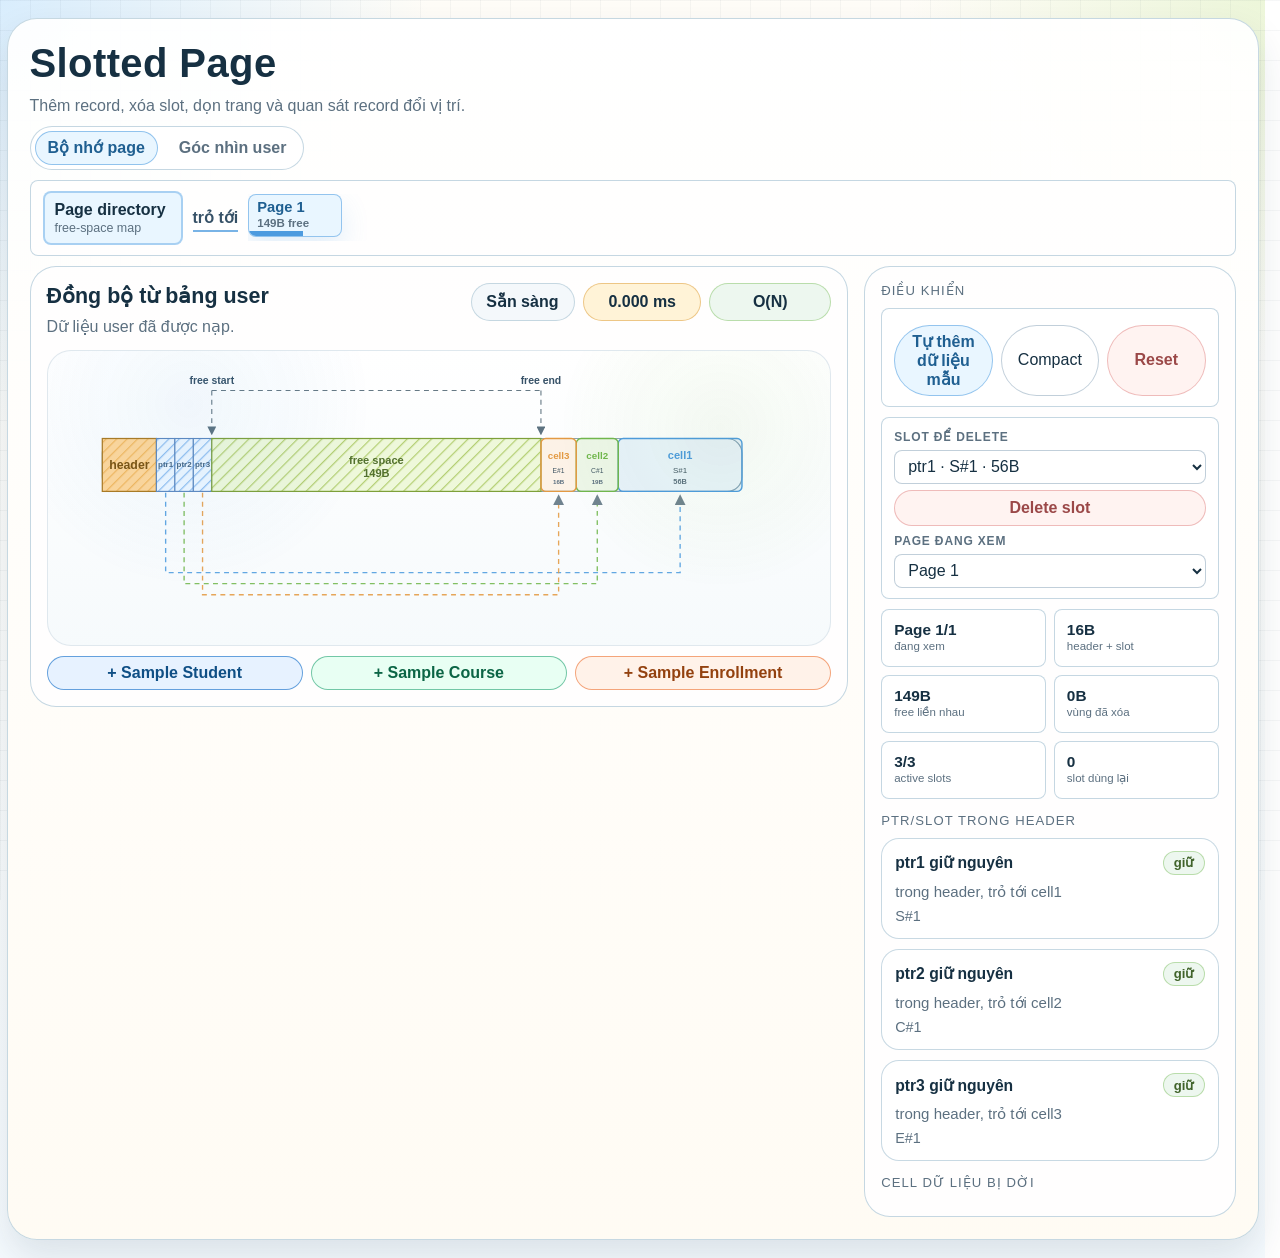
==== demo/web/index.html @ 5e1f8e27 "feat(visual): add new interactive demo" ====
<!DOCTYPE html>
<html lang="vi">
<head>
    <meta charset="UTF-8">
    <meta name="viewport" content="width=device-width, initial-scale=1.0">
    <title>Slotted Page</title>
    <link rel="stylesheet" href="./page_visual.css">
</head>
<body>
    <div id="app"></div>
    <script src="./page_visual.js"></script>
    <script>
        bootLivePageDemo();
    </script>
</body>
</html>
---- demo/web/page_visual.css ----
:root {
    color-scheme: light;
    --bg: #f6fbff;
    --panel: rgba(255, 255, 255, 0.94);
    --ink: #163042;
    --muted: #5c7080;
    --line: #bfd3df;
    --shadow: 0 18px 38px rgba(22, 48, 66, 0.12);
    --radius: 26px;
    --ease-out-soft: cubic-bezier(0.22, 1, 0.36, 1);
    --ease-spring: cubic-bezier(0.2, 0.9, 0.24, 1.14);
    --glow-blue: 0 12px 28px rgba(77, 155, 223, 0.16);
}

* {
    box-sizing: border-box;
}

body {
    margin: 0;
    min-height: 100vh;
    font-family: "Segoe UI Variable Text", "Trebuchet MS", sans-serif;
    color: var(--ink);
    background:
        radial-gradient(circle at top left, rgba(202, 231, 255, 0.72), transparent 24%),
        radial-gradient(circle at top right, rgba(223, 241, 195, 0.58), transparent 20%),
        linear-gradient(180deg, #fffdf8 0%, var(--bg) 100%);
}

html {
    scrollbar-gutter: stable;
}

body::before {
    content: "";
    position: fixed;
    inset: 0;
    background-image: linear-gradient(rgba(22, 48, 66, 0.04) 1px, transparent 1px),
        linear-gradient(90deg, rgba(22, 48, 66, 0.04) 1px, transparent 1px);
    background-size: 30px 30px;
    pointer-events: none;
}

.page-shell {
    width: min(1260px, calc(100vw - 28px));
    margin: 18px auto;
    padding: 22px;
    border: 1px solid rgba(191, 211, 223, 0.88);
    border-radius: 30px;
    background: linear-gradient(180deg, rgba(255, 255, 255, 0.94), rgba(255, 251, 243, 0.94));
    box-shadow: var(--shadow);
    animation: shellEnter 620ms var(--ease-out-soft) both;
}

.page-shell-error {
    max-width: 760px;
}

.hero-copy h1 {
    margin: 0;
    font-size: clamp(1.8rem, 3.8vw, 2.5rem);
    letter-spacing: 0.01em;
}

.hero-copy p {
    margin: 8px 0 0;
    max-width: 68ch;
    color: var(--muted);
    line-height: 1.48;
}

.toolbar {
    display: flex;
    flex-wrap: wrap;
    gap: 10px;
    margin: 18px 0 14px;
}

.step-btn,
.control-btn {
    border: 1px solid rgba(126, 156, 177, 0.48);
    background: rgba(255, 255, 255, 0.88);
    color: var(--ink);
    border-radius: 999px;
    min-height: 36px;
    padding: 6px 12px;
    font: inherit;
    cursor: pointer;
    transition: transform 220ms var(--ease-out-soft), background 220ms ease, border-color 220ms ease, box-shadow 220ms ease;
}

.control-btn.primary {
    background: #e9f6ff;
    border-color: rgba(77, 155, 223, 0.54);
    color: #1f5f91;
    font-weight: 700;
}

.control-btn.danger {
    background: #fff3f1;
    border-color: rgba(216, 111, 111, 0.42);
    color: #9b4848;
    font-weight: 700;
}

.step-btn:hover,
.control-btn:hover,
.step-btn.active {
    transform: translateY(-2px);
    background: #fef2d6;
    border-color: rgba(222, 161, 66, 0.72);
    box-shadow: 0 10px 18px rgba(222, 161, 66, 0.14);
}

.step-btn:disabled,
.control-btn:disabled {
    opacity: 0.45;
    cursor: default;
    transform: none;
}

.control-row {
    display: flex;
    gap: 10px;
    margin-bottom: 16px;
}

.live-shell {
    width: min(1360px, calc(100vw - 28px));
}

.live-hero {
    display: flex;
    justify-content: space-between;
    gap: 18px;
    align-items: end;
}

.view-tabs {
    display: inline-flex;
    gap: 8px;
    margin: 8px 0 10px;
    padding: 4px;
    border: 1px solid rgba(191, 211, 223, 0.9);
    border-radius: 999px;
    background: rgba(255, 255, 255, 0.92);
}

.view-tab {
    border: 1px solid transparent;
    background: transparent;
    color: var(--muted);
    border-radius: 999px;
    min-height: 34px;
    padding: 0 12px;
    font: inherit;
    font-weight: 700;
    cursor: pointer;
    transition: color 180ms ease, border-color 180ms ease, background 180ms ease;
}

.view-tab.active {
    color: #1f5f91;
    border-color: rgba(77, 155, 223, 0.56);
    background: #e9f6ff;
}

.tab-panel {
    display: none;
}

.tab-panel.active {
    display: block;
}

.live-panel {
    display: grid;
    grid-template-columns: minmax(280px, 0.9fr) minmax(220px, 0.58fr) minmax(420px, 1.4fr);
    gap: 10px;
    margin: 14px 0 12px;
    align-items: stretch;
}

.live-controls {
    display: grid;
    gap: 6px;
    align-content: start;
    padding: 10px 12px;
    border: 1px solid rgba(191, 211, 223, 0.9);
    border-radius: 8px;
    background: rgba(255, 255, 255, 0.92);
}

.field-label {
    font-size: 0.75rem;
    text-transform: uppercase;
    letter-spacing: 0.07em;
    color: var(--muted);
    font-weight: 700;
    margin-top: 2px;
}

.live-select,
.live-input {
    width: 100%;
    min-height: 34px;
    border: 1px solid rgba(126, 156, 177, 0.48);
    border-radius: 8px;
    background: #fff;
    color: var(--ink);
    padding: 0 9px;
    font: inherit;
}

.button-grid {
    display: grid;
    grid-template-columns: repeat(2, minmax(0, 1fr));
    gap: 6px 8px;
    margin-top: 2px;
}

.memory-actions {
    grid-template-columns: repeat(3, minmax(0, 1fr));
}

.metric-strip {
    display: grid;
    grid-template-columns: repeat(3, minmax(0, 1fr));
    gap: 8px;
    align-content: start;
}

.metric-strip-sidebar {
    grid-template-columns: repeat(2, minmax(0, 1fr));
}

.page-chain {
    display: flex;
    flex-wrap: nowrap;
    align-items: center;
    gap: 10px;
    margin: 0 0 10px;
    padding: 10px 12px;
    border: 1px solid rgba(191, 211, 223, 0.9);
    border-radius: 8px;
    background: rgba(255, 255, 255, 0.88);
    overflow: hidden;
}

.memory-overview-card {
    margin: 0 0 16px;
    padding: 16px;
    border: 1px solid rgba(191, 211, 223, 0.9);
    border-radius: 22px;
    background: linear-gradient(180deg, rgba(255, 255, 255, 0.96), rgba(247, 250, 252, 0.96));
}

.memory-overview-head h2 {
    margin: 0;
    font-size: 1.08rem;
}

.memory-overview-head p {
    margin: 6px 0 0;
    color: var(--muted);
    line-height: 1.42;
}

.memory-grid {
    display: grid;
    grid-template-columns: repeat(auto-fit, minmax(210px, 1fr));
    gap: 12px;
    margin-top: 14px;
}

.memory-page {
    border: 1px solid rgba(191, 211, 223, 0.9);
    border-radius: 16px;
    background: rgba(255, 255, 255, 0.95);
    padding: 12px;
    text-align: left;
    cursor: pointer;
    transition: transform 180ms var(--ease-out-soft), border-color 180ms ease, box-shadow 180ms ease, background 180ms ease;
}

.memory-page:hover {
    transform: translateY(-2px);
    border-color: rgba(77, 155, 223, 0.44);
    box-shadow: 0 12px 22px rgba(22, 48, 66, 0.08);
}

.memory-page.active {
    background: #eef8ff;
    border-color: rgba(77, 155, 223, 0.56);
    box-shadow: 0 12px 24px rgba(77, 155, 223, 0.12);
}

.memory-page-head,
.memory-page-meta {
    display: flex;
    justify-content: space-between;
    gap: 8px;
    flex-wrap: wrap;
}

.memory-page-head span,
.memory-page-meta span {
    color: var(--muted);
    font-size: 0.78rem;
}

.memory-bar {
    display: flex;
    height: 16px;
    margin: 10px 0 9px;
    overflow: hidden;
    border-radius: 999px;
    background: #eef3f7;
    border: 1px solid rgba(214, 224, 231, 0.92);
}

.memory-segment {
    display: block;
    height: 100%;
}

.memory-segment.header {
    background: #ffd79a;
}

.memory-segment.used {
    background: #8fc1f0;
}

.memory-segment.gap {
    background: #e8b1b1;
}

.memory-segment.free {
    background: #b9d88a;
}

.directory-node {
    min-width: 140px;
    flex-shrink: 0;
    border: 2px solid rgba(77, 155, 223, 0.42);
    border-radius: 8px;
    background: #e9f6ff;
    padding: 8px 10px;
}

.directory-node strong,
.directory-node span {
    display: block;
}

.directory-node span {
    margin-top: 2px;
    color: var(--muted);
    font-size: 0.78rem;
}

.directory-link,
.page-link {
    position: relative;
    color: #365167;
    font-weight: 800;
}

.directory-link {
    flex-shrink: 0;
}

.directory-link::after {
    content: "";
    position: absolute;
    left: 0;
    right: 0;
    bottom: -5px;
    height: 2px;
    background: #4d9bdf;
    opacity: 0.75;
}

.page-chain-pages {
    display: flex;
    flex-wrap: nowrap;
    align-items: center;
    gap: 6px;
    min-width: 0;
    flex: 1;
    overflow-x: auto;
    overflow-y: hidden;
    padding-bottom: 4px;
    scrollbar-gutter: stable;
}

.page-chain-pages::-webkit-scrollbar {
    height: 6px;
}

.page-chain-pages::-webkit-scrollbar-thumb {
    background: rgba(126, 156, 177, 0.48);
    border-radius: 999px;
}

.page-node {
    position: relative;
    min-width: 94px;
    min-height: 38px;
    border: 1px solid rgba(126, 156, 177, 0.48);
    border-radius: 8px;
    padding: 5px 8px 7px;
    background: #fff;
    color: var(--ink);
    font: inherit;
    cursor: pointer;
    overflow: hidden;
    text-align: left;
    transition: transform 260ms var(--ease-out-soft), border-color 260ms ease, box-shadow 260ms ease, background 260ms ease;
}

.page-node::before {
    content: "";
    position: absolute;
    inset: 0;
    background: linear-gradient(115deg, transparent 18%, rgba(77, 155, 223, 0.16) 46%, transparent 74%);
    transform: translateX(-130%);
    opacity: 0;
    transition: opacity 180ms ease;
}

.page-node span,
.page-node small {
    position: relative;
    z-index: 1;
    display: block;
}

.page-node span {
    font-size: 0.92rem;
    line-height: 1.05;
}

.page-node small {
    margin-top: 1px;
    color: var(--muted);
    font-size: 0.72rem;
    line-height: 1.05;
}

.page-node i {
    position: absolute;
    left: 0;
    bottom: 0;
    width: calc(var(--free-ratio) * 100%);
    height: 5px;
    background: #87b954;
    transition: width 420ms ease;
}

.page-node.active {
    background: #e9f6ff;
    border-color: rgba(77, 155, 223, 0.54);
    color: #1f5f91;
    font-weight: 700;
    box-shadow: var(--glow-blue);
}

.page-node:hover {
    transform: translateY(-3px);
    border-color: rgba(77, 155, 223, 0.5);
    box-shadow: 0 14px 26px rgba(22, 48, 66, 0.12);
}

.page-node:hover::before,
.page-node.active::before {
    opacity: 1;
    animation: softSweep 760ms var(--ease-out-soft);
}

.page-node.active i {
    background: #4d9bdf;
}

.page-link {
    display: inline-flex;
    align-items: center;
    gap: 4px;
    padding: 0 2px;
    color: #365167;
    flex-shrink: 0;
}

.page-link b {
    font-size: 0.68rem;
    text-transform: uppercase;
    letter-spacing: 0.06em;
    color: var(--muted);
}

.metric-pill {
    min-height: 58px;
    display: grid;
    align-content: center;
    gap: 2px;
    padding: 10px 12px;
    border-radius: 8px;
    border: 1px solid rgba(191, 211, 223, 0.9);
    background: rgba(255, 255, 255, 0.92);
    transition: transform 240ms var(--ease-out-soft), box-shadow 240ms ease, border-color 240ms ease;
}

.metric-pill:hover {
    transform: translateY(-2px);
    border-color: rgba(77, 155, 223, 0.42);
    box-shadow: 0 12px 22px rgba(77, 155, 223, 0.1);
}

.metric-pill strong {
    font-size: 0.96rem;
    line-height: 1.05;
}

.metric-pill span {
    color: var(--muted);
    font-size: 0.72rem;
    line-height: 1.15;
}

.live-stage {
    grid-template-columns: minmax(0, 1.82fr) minmax(300px, 0.78fr);
}

.live-stage .state-badges {
    min-width: 0;
    width: min(360px, 100%);
    display: grid;
    grid-template-columns: minmax(0, 1fr) minmax(118px, auto) minmax(122px, auto);
    gap: 8px;
    justify-content: stretch;
}

.live-stage #operationLabel {
    min-width: 0;
    white-space: normal;
    overflow: visible;
    text-overflow: clip;
    line-height: 1.2;
    text-align: center;
}

.live-stage #timingLabel {
    justify-content: center;
    font-variant-numeric: tabular-nums;
    min-width: 118px;
}

.live-stage #complexityLabel {
    justify-content: center;
    min-width: 122px;
    white-space: nowrap;
    overflow: hidden;
    text-overflow: ellipsis;
}

.event-log {
    display: grid;
    gap: 8px;
    max-height: 286px;
    overflow-y: auto;
    padding-right: 2px;
    scrollbar-gutter: stable;
}

.event-line {
    border-radius: 8px;
    border: 1px solid rgba(191, 211, 223, 0.86);
    background: rgba(255, 255, 255, 0.96);
    padding: 10px 12px;
    color: var(--ink);
    line-height: 1.35;
    transition: transform 220ms var(--ease-out-soft), border-color 220ms ease, box-shadow 220ms ease;
}

.event-line:hover {
    transform: translateX(4px);
    border-color: rgba(77, 155, 223, 0.4);
    box-shadow: 0 10px 18px rgba(22, 48, 66, 0.08);
}

.event-line.muted {
    color: var(--muted);
}

.stage {
    display: grid;
    gap: 16px;
    grid-template-columns: minmax(0, 1.72fr) minmax(280px, 0.78fr);
    align-items: start;
}

.canvas-card,
.detail-card {
    border-radius: var(--radius);
    border: 1px solid rgba(191, 211, 223, 0.9);
    background: var(--panel);
    padding: 16px;
    position: relative;
}

.canvas-card {
    overflow: hidden;
}

.state-head {
    display: flex;
    justify-content: space-between;
    gap: 14px;
    align-items: start;
}

.state-title {
    margin: 0;
    font-size: 1.34rem;
}

.state-note {
    margin: 6px 0 0;
    color: var(--muted);
    line-height: 1.45;
    max-width: 62ch;
}

.state-badges {
    display: flex;
    flex-wrap: wrap;
    gap: 8px;
    justify-content: flex-end;
    min-width: min(360px, 100%);
}

.badge {
    display: inline-flex;
    align-items: center;
    min-height: 38px;
    padding: 0 14px;
    border-radius: 999px;
    background: #f4f8fb;
    border: 1px solid rgba(191, 211, 223, 0.88);
    font-weight: 700;
    white-space: nowrap;
}

.badge-time {
    background: #fff3d7;
    border-color: rgba(222, 161, 66, 0.54);
}

.badge-big-o {
    background: #edf7ef;
    border-color: rgba(113, 183, 77, 0.42);
}

.figure-wrap {
    margin-top: 12px;
    border-radius: 24px;
    padding: 10px 10px 20px;
    background: linear-gradient(180deg, rgba(255, 255, 255, 0.98), rgba(246, 250, 252, 0.98));
    border: 1px solid rgba(223, 232, 238, 0.96);
    position: relative;
    overflow: hidden;
}

.figure-wrap::before {
    content: "";
    position: absolute;
    inset: 0;
    background:
        radial-gradient(circle at 18% 18%, rgba(77, 155, 223, 0.08), transparent 28%),
        radial-gradient(circle at 86% 26%, rgba(113, 183, 77, 0.08), transparent 24%);
    pointer-events: none;
    opacity: 0.9;
}

.figure-wrap svg {
    width: 100%;
    height: auto;
    display: block;
}

.quick-sample-bar {
    margin-top: 10px;
    display: grid;
    grid-template-columns: repeat(3, minmax(0, 1fr));
    gap: 8px;
}

.sample-btn {
    min-height: 34px;
    font-weight: 700;
}

.sample-btn.student {
    border-color: rgba(6, 103, 197, 0.58);
    background: #e7f2ff;
    color: #0f4f85;
}

.sample-btn.course {
    border-color: rgba(16, 152, 102, 0.54);
    background: #e8fff3;
    color: #0b6545;
}

.sample-btn.enrollment {
    border-color: rgba(234, 98, 30, 0.54);
    background: #fff2e9;
    color: #93410f;
}

.detail-card {
    display: grid;
    gap: 14px;
    align-content: start;
}

.user-view-card {
    border-radius: var(--radius);
    border: 1px solid rgba(191, 211, 223, 0.9);
    background:
        radial-gradient(circle at 8% 8%, rgba(6, 103, 197, 0.22), transparent 25%),
        radial-gradient(circle at 92% 18%, rgba(233, 102, 31, 0.2), transparent 22%),
        var(--panel);
    padding: 16px;
}

.user-head {
    margin-bottom: 10px;
}

.user-sheet-grid {
    display: grid;
    gap: 14px;
}

.entity-tabs {
    display: inline-flex;
    flex-wrap: wrap;
    gap: 8px;
}

.entity-tab {
    border: 1px solid rgba(126, 156, 177, 0.5);
    background: #fff;
    color: #294558;
    border-radius: 999px;
    min-height: 34px;
    padding: 0 12px;
    font: inherit;
    font-weight: 700;
    cursor: pointer;
    transition: transform 180ms var(--ease-out-soft), border-color 180ms ease, color 180ms ease, box-shadow 180ms ease;
}

.entity-tab:hover {
    transform: translateY(-1px);
    border-color: rgba(6, 103, 197, 0.65);
}

.entity-tab.active {
    color: #ffffff;
    border-color: #0667c5;
    background: linear-gradient(120deg, #0667c5, #14a0ff);
    box-shadow: 0 10px 20px rgba(6, 103, 197, 0.26);
}

.user-sheet {
    border: 1px solid rgba(191, 211, 223, 0.92);
    border-radius: 16px;
    background: rgba(255, 255, 255, 0.95);
    padding: 12px;
    box-shadow: 0 12px 24px rgba(22, 48, 66, 0.08);
    animation: riseIn 320ms var(--ease-out-soft) both;
}

.user-sheet.student {
    border-color: rgba(6, 103, 197, 0.55);
}

.user-sheet.course {
    border-color: rgba(16, 152, 102, 0.55);
}

.user-sheet.enrollment {
    border-color: rgba(234, 98, 30, 0.55);
}

.sheet-head {
    display: flex;
    align-items: center;
    justify-content: space-between;
    gap: 10px;
    margin-bottom: 10px;
}

.sheet-head h3 {
    margin: 0;
    font-size: 1.1rem;
}

.sheet-head p {
    margin: 3px 0 0;
    color: var(--muted);
    font-size: 0.82rem;
}

.sheet-form {
    margin-bottom: 10px;
    display: grid;
    grid-template-columns: repeat(auto-fit, minmax(180px, 1fr));
    gap: 8px;
    align-items: end;
}

.sheet-form-field {
    display: grid;
    gap: 4px;
}

.sheet-form-field span {
    font-size: 0.72rem;
    text-transform: uppercase;
    letter-spacing: 0.05em;
    color: #35556d;
    font-weight: 700;
}

.sheet-form-input {
    min-height: 34px;
    border: 1px solid rgba(126, 156, 177, 0.5);
    border-radius: 9px;
    background: #ffffff;
    color: var(--ink);
    padding: 0 10px;
    font: inherit;
    transition: border-color 160ms ease, box-shadow 160ms ease;
}

.sheet-form-input:focus {
    outline: none;
    border-color: rgba(6, 103, 197, 0.72);
    box-shadow: 0 0 0 3px rgba(20, 160, 255, 0.2);
}

.sheet-add {
    min-height: 30px;
    padding: 4px 10px;
    font-size: 0.9rem;
}

.sheet-add-sample {
    min-height: 30px;
    padding: 4px 10px;
    font-size: 0.9rem;
    border-color: rgba(16, 152, 102, 0.5);
    color: #0d6a47;
    background: #ecfff6;
}

.sheet-wrap {
    overflow-x: auto;
    border-radius: 10px;
    border: 1px solid rgba(191, 211, 223, 0.76);
    background: rgba(255, 255, 255, 0.9);
}

.sheet-table {
    width: 100%;
    border-collapse: collapse;
    min-width: 840px;
}

.sheet-table th,
.sheet-table td {
    border-bottom: 1px solid rgba(214, 224, 231, 0.8);
    border-right: 1px solid rgba(214, 224, 231, 0.7);
    padding: 0;
}

.sheet-table th {
    font-size: 0.78rem;
    text-transform: uppercase;
    letter-spacing: 0.05em;
    color: #35556d;
    background: linear-gradient(180deg, #d8ebff, #eaf5ff);
    padding: 7px 8px;
    text-align: left;
    position: sticky;
    top: 0;
    z-index: 1;
}

.sheet-table tr:last-child td {
    border-bottom: none;
}

.sheet-table td:last-child,
.sheet-table th:last-child {
    border-right: none;
}

.sheet-table tbody tr {
    transition: background 180ms ease;
}

.sheet-table tbody tr:hover {
    background: rgba(6, 103, 197, 0.09);
}

.sheet-input {
    width: 100%;
    min-height: 42px;
    border: 0;
    background: transparent;
    padding: 6px 8px;
    color: var(--ink);
    font: inherit;
    resize: vertical;
    white-space: pre-wrap;
    overflow-wrap: anywhere;
    word-break: break-word;
    transition: background 160ms ease, box-shadow 160ms ease;
}

.sheet-input:focus {
    outline: none;
    background: #fff7cf;
    box-shadow: inset 0 0 0 2px rgba(244, 150, 34, 0.56);
}

.ref-cell {
    min-width: 164px;
    color: var(--muted);
    font-size: 0.78rem;
    padding: 7px 8px;
    white-space: normal;
    overflow-wrap: anywhere;
    word-break: break-word;
}

.actions-cell {
    width: 62px;
    text-align: center;
}

.sheet-icon {
    border: 1px solid rgba(126, 156, 177, 0.48);
    border-radius: 8px;
    background: #f4f8fb;
    color: var(--ink);
    min-height: 28px;
    padding: 0 8px;
    font: inherit;
    font-size: 0.78rem;
    cursor: pointer;
}

.sheet-icon.danger {
    background: #fff0f0;
    border-color: rgba(216, 111, 111, 0.44);
    color: #9b4848;
}

.empty-sheet {
    padding: 10px;
    color: var(--muted);
    font-size: 0.86rem;
}

.sidebar-controls .live-controls {
    margin: 0;
}

.sidebar-controls .button-grid {
    margin-top: 6px;
}

.detail-group {
    display: grid;
    gap: 10px;
}

.metric-label {
    font-size: 0.82rem;
    text-transform: uppercase;
    letter-spacing: 0.08em;
    color: var(--muted);
}

.focus-list {
    display: grid;
    gap: 10px;
}

.focus-card {
    border-radius: 18px;
    border: 1px solid rgba(191, 211, 223, 0.86);
    background: rgba(255, 255, 255, 0.96);
    padding: 12px 13px;
    animation: riseIn 320ms var(--ease-out-soft) both;
    transition: transform 240ms var(--ease-out-soft), box-shadow 240ms ease, border-color 240ms ease;
}

.live-stage .focus-card {
    animation: none;
}

.toast-stack {
    position: fixed;
    right: 18px;
    bottom: 18px;
    width: min(340px, calc(100vw - 24px));
    display: grid;
    gap: 8px;
    z-index: 40;
    pointer-events: none;
}

.toast {
    pointer-events: auto;
    display: grid;
    gap: 3px;
    border-radius: 11px;
    border: 1px solid rgba(191, 211, 223, 0.9);
    background: rgba(255, 255, 255, 0.97);
    box-shadow: 0 16px 28px rgba(22, 48, 66, 0.14);
    padding: 9px 11px;
    opacity: 1;
    transform: translateY(0);
    transition: opacity 200ms ease, transform 200ms var(--ease-out-soft);
}

.toast strong {
    font-size: 0.84rem;
    line-height: 1.15;
}

.toast span {
    color: var(--muted);
    font-size: 0.76rem;
    line-height: 1.25;
}

.toast.ok {
    border-color: rgba(113, 183, 77, 0.42);
}

.toast.fail {
    border-color: rgba(216, 111, 111, 0.44);
}

.toast.hide {
    opacity: 0;
    transform: translateY(10px);
}

.focus-card:hover {
    transform: translateY(-3px);
    box-shadow: 0 14px 28px rgba(22, 48, 66, 0.08);
    border-color: rgba(77, 155, 223, 0.3);
}

.focus-card.move {
    border-color: rgba(216, 111, 111, 0.42);
    background: linear-gradient(180deg, rgba(255, 248, 248, 0.98), rgba(255, 255, 255, 0.96));
}

.focus-line {
    display: flex;
    align-items: center;
    justify-content: space-between;

#slotList {
    max-height: 320px;
    overflow-y: auto;
    padding-right: 2px;
    scrollbar-gutter: stable;
}
    gap: 10px;
}

.focus-line strong {
    font-size: 0.98rem;
}

.stt-cell,
.tag-cell {
    min-width: 64px;
    text-align: center;
    font-weight: 700;
    color: #21445e;
    padding: 7px 8px;
    white-space: nowrap;
}

.focus-copy,
.focus-sub,
.focus-meta {
    color: var(--muted);
    line-height: 1.4;
}

.focus-copy {
    margin-top: 6px;
    font-size: 0.94rem;
}

.focus-meta,
.focus-sub {
    margin-top: 4px;
    font-size: 0.9rem;
}

.focus-chip {
    display: inline-flex;
    align-items: center;
    min-height: 24px;
    padding: 0 10px;
    border-radius: 999px;
    background: #edf7ef;
    border: 1px solid rgba(113, 183, 77, 0.42);
    color: #40632a;
    font-size: 0.82rem;
    font-weight: 700;
    white-space: nowrap;
}

.focus-chip.danger {
    background: #fff0f0;
    border-color: rgba(216, 111, 111, 0.44);
    color: #9b4848;
}

@keyframes riseIn {
    from {
        opacity: 0;
        transform: translateY(12px) scale(0.98);
    }
    to {
        opacity: 1;
        transform: translateY(0) scale(1);
    }
}

@keyframes shellEnter {
    from {
        opacity: 0;
        transform: translateY(18px);
    }
    to {
        opacity: 1;
        transform: translateY(0);
    }
}

/* Animations cho SVG */
@keyframes popIn {
    from {
        opacity: 0;
        transform: scale(0.85);
    }
    to {
        opacity: 1;
        transform: scale(1);
    }
}

@keyframes slideDown {
    0% {
        opacity: 0;
        transform: translateY(-20px);
    }
    100% {
        opacity: 1;
        transform: translateY(0);
    }
}

@keyframes drawPath {
    from {
        opacity: 0;
    }
    to {
        opacity: 1;
    }
}

@keyframes floatIndicator {
    0%, 100% {
        transform: translateY(0);
    }
    50% {
        transform: translateY(-4px);
    }
}

.anim-pop {
    animation: popIn 0.62s var(--ease-spring) both;
    transform-box: fill-box;
    transform-origin: center;
}

.anim-slide-down {
    animation: slideDown 0.52s var(--ease-out-soft) both;
    transform-box: fill-box;
    transform-origin: center;
}

.anim-fade {
    animation: riseIn 0.52s var(--ease-out-soft) both;
}

.anim-draw {
    animation: drawPath 0.7s var(--ease-out-soft) both;
}

.compaction-trace {
    opacity: 0;
    stroke-dashoffset: 28;
    animation: compactTrace 880ms var(--ease-out-soft) both;
}

.anim-float {
    animation: floatIndicator 0.9s var(--ease-out-soft) both;
}

.ptr-flow {
    opacity: 0.88;
    animation: dashFlow 1.35s linear infinite;
}

.free-flow {
    animation: none;
}

.free-scan {
    pointer-events: none;
}

/* Tương tác khi hover vào SVG */
.interactive-element {
    transition: filter 0.24s ease, transform 0.3s var(--ease-spring);
    transform-box: fill-box;
    transform-origin: center;
    cursor: default;
}

.interactive-element:hover {
    filter: brightness(1.04) drop-shadow(0 8px 14px rgba(0,0,0,0.08));
    transform: translateY(-2px) scale(1.015);
}

.live-cell-group {
    transform-box: fill-box;
    transform-origin: center;
    will-change: transform;
}

.live-cell-group rect {
    animation: none;
}

.live-cell-new rect,
.live-pulse {
    animation: none;
}

.motion-trail {
    animation: none;
}

.delete-ghost {
    transform-box: fill-box;
    transform-origin: center;
}

@keyframes cellSettle {
    0% {
        filter: drop-shadow(0 14px 24px rgba(22, 48, 66, 0.2));
    }
    100% {
        filter: drop-shadow(0 2px 6px rgba(22, 48, 66, 0.08));
    }
}

@keyframes livePulse {
    0% {
        filter: brightness(1.03) saturate(1.01) drop-shadow(0 0 0 rgba(77, 155, 223, 0));
    }
    40% {
        filter: brightness(1.05) saturate(1.02) drop-shadow(0 8px 14px rgba(77, 155, 223, 0.14));
    }
    70% {
        filter: brightness(1.02) drop-shadow(0 4px 8px rgba(77, 155, 223, 0.1));
    }
    100% {
        filter: brightness(1) drop-shadow(0 2px 6px rgba(22, 48, 66, 0.08));
    }
}

@keyframes trailFade {
    0% {
        opacity: 1;
    }
    100% {
        opacity: 0;
    }
}

@keyframes freeGlow {
    0% {
        filter: brightness(1);
    }
    55% {
        filter: brightness(1.03) drop-shadow(0 6px 12px rgba(126, 160, 58, 0.12));
    }
    100% {
        filter: brightness(1);
    }
}

@keyframes dashFlow {
    from {
        stroke-dashoffset: 0;
    }
    to {
        stroke-dashoffset: -30;
    }
}

@keyframes compactTrace {
    0% {
        opacity: 0;
        stroke-dashoffset: 28;
    }
    20% {
        opacity: 1;
    }
    100% {
        opacity: 0.92;
        stroke-dashoffset: 0;
    }
}

.figure-wrap svg {
    overflow: visible; /* Để shadow không bị cắt */
}

@keyframes softSweep {
    from {
        transform: translateX(-130%);
    }
    to {
        transform: translateX(130%);
    }
}

@media (prefers-reduced-motion: reduce) {
    *,
    *::before,
    *::after {
        animation-duration: 1ms !important;
        animation-iteration-count: 1 !important;
        transition-duration: 1ms !important;
        scroll-behavior: auto !important;
    }
}

@media (max-width: 1040px) {
    .stage {
        grid-template-columns: 1fr;
    }

    .live-panel {
        grid-template-columns: 1fr;
    }

    .memory-grid {
        grid-template-columns: 1fr;
    }

    .metric-strip {
        grid-template-columns: repeat(2, minmax(0, 1fr));
    }

    .metric-strip-sidebar {
        grid-template-columns: repeat(2, minmax(0, 1fr));
    }

    .toast-stack {
        right: 10px;
        bottom: 10px;
        width: min(330px, calc(100vw - 20px));
    }
}

@media (max-width: 700px) {
    .page-shell {
        width: min(100vw - 14px, 100%);
        margin: 7px auto;
        padding: 14px;
        border-radius: 22px;
    }

    .state-head {
        flex-direction: column;
    }

    .state-badges {
        justify-content: flex-start;
    }

    .toolbar,
    .control-row {
        gap: 8px;
    }

    .view-tabs {
        width: 100%;
        display: grid;
        grid-template-columns: repeat(2, minmax(0, 1fr));
    }

    .view-tab {
        width: 100%;
        text-align: center;
    }

    .step-btn,
    .control-btn {
        width: 100%;
        text-align: center;
    }

    .quick-sample-bar {
        grid-template-columns: 1fr;
    }

    .button-grid,
    .metric-strip {
        grid-template-columns: 1fr;
    }

    .metric-strip-sidebar {
        grid-template-columns: 1fr;
    }

    .sheet-head {
        flex-direction: column;
        align-items: stretch;
    }

    .sheet-form {
        grid-template-columns: 1fr;
    }

    .sheet-add {
        width: 100%;
    }

    .sheet-table {
        min-width: 720px;
    }

    .toast-stack {
        width: calc(100vw - 16px);
        right: 8px;
        bottom: 8px;
    }

    .focus-line {
        align-items: flex-start;
        flex-direction: column;
    }
}
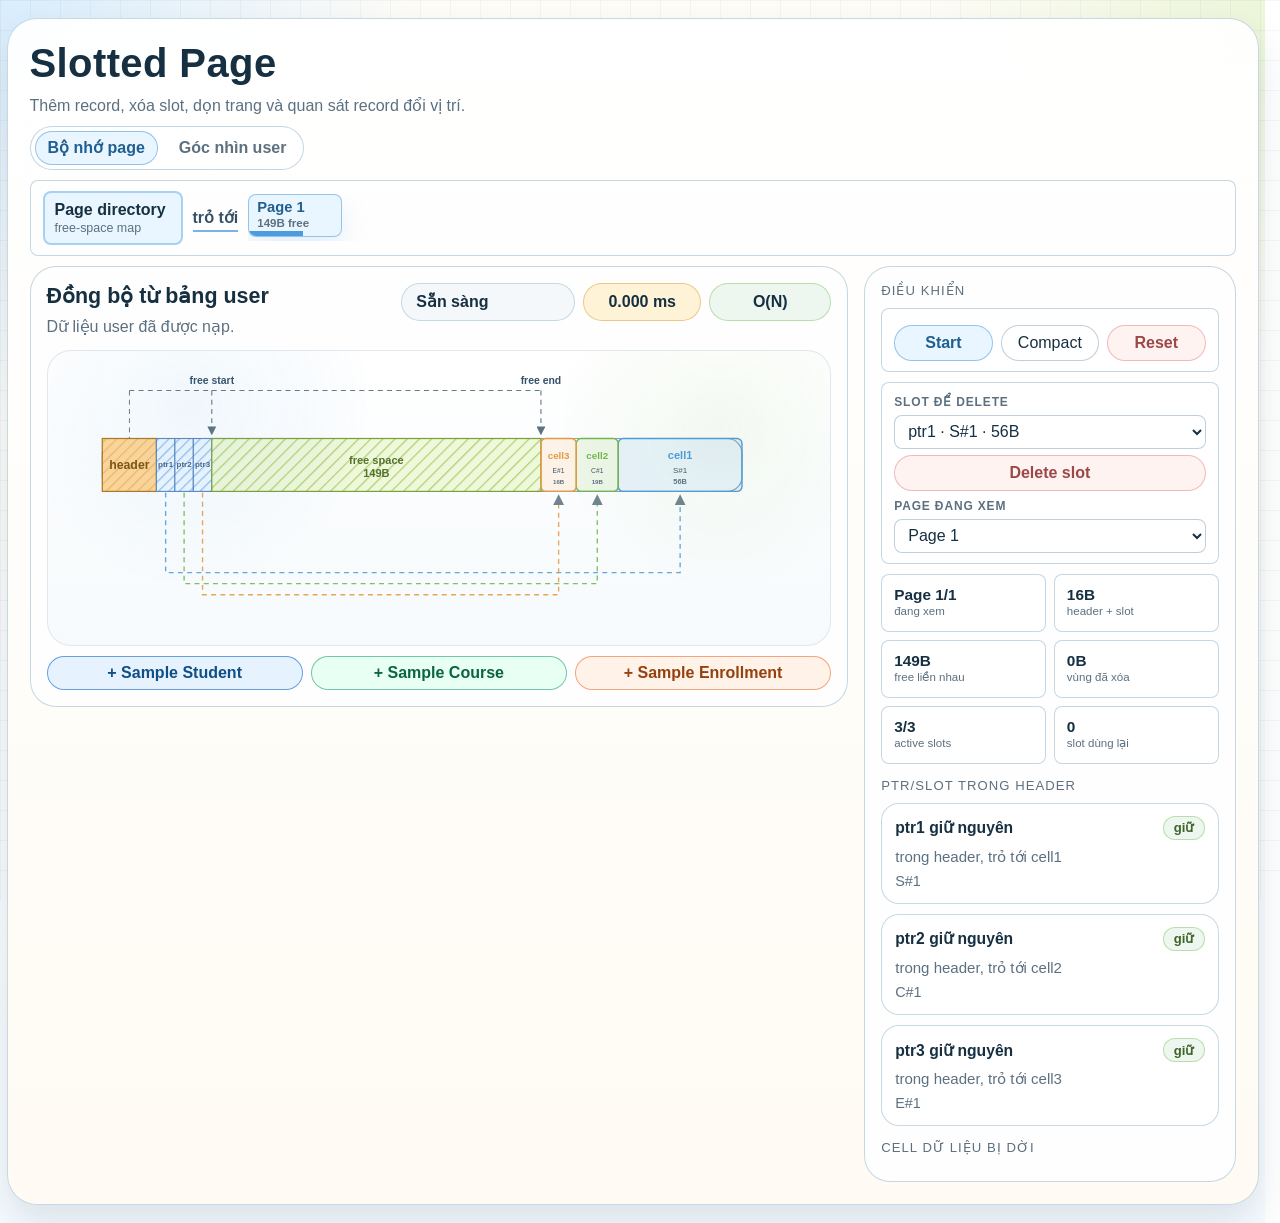
==== commit 0ed0731c: "refactor(logic): split data and visual" ====
--- a/demo/web/index.html
+++ b/demo/web/index.html
@@ -8,6 +8,10 @@
 </head>
 <body>
     <div id="app"></div>
+    <script src="../logic/models.js"></script>
+    <script src="../logic/record.js"></script>
+    <script src="../logic/page.js"></script>
+    <script src="../logic/data.js"></script>
     <script src="./page_visual.js"></script>
     <script>
         bootLivePageDemo();
--- a/demo/web/page_visual.css
+++ b/demo/web/page_visual.css
@@ -534,18 +534,18 @@
 
 .live-stage .state-badges {
     min-width: 0;
-    width: min(360px, 100%);
-    display: grid;
-    grid-template-columns: minmax(0, 1fr) minmax(118px, auto) minmax(122px, auto);
+    width: min(430px, 100%);
+    display: grid;
+    grid-template-columns: minmax(170px, 1fr) minmax(118px, auto) minmax(122px, auto);
     gap: 8px;
     justify-content: stretch;
 }
 
 .live-stage #operationLabel {
     min-width: 0;
-    white-space: normal;
-    overflow: visible;
-    text-overflow: clip;
+    white-space: nowrap;
+    overflow: hidden;
+    text-overflow: ellipsis;
     line-height: 1.2;
     text-align: center;
 }
@@ -1283,6 +1283,23 @@
 .delete-ghost {
     transform-box: fill-box;
     transform-origin: center;
+    pointer-events: none;
+    animation: compactGhostFade 520ms var(--ease-out-soft) both;
+}
+
+@keyframes compactGhostFade {
+    0% {
+        opacity: 0.95;
+        transform: scale(1);
+    }
+    45% {
+        opacity: 0.82;
+        transform: scale(0.94);
+    }
+    100% {
+        opacity: 0;
+        transform: scale(0.78);
+    }
 }
 
 @keyframes cellSettle {
